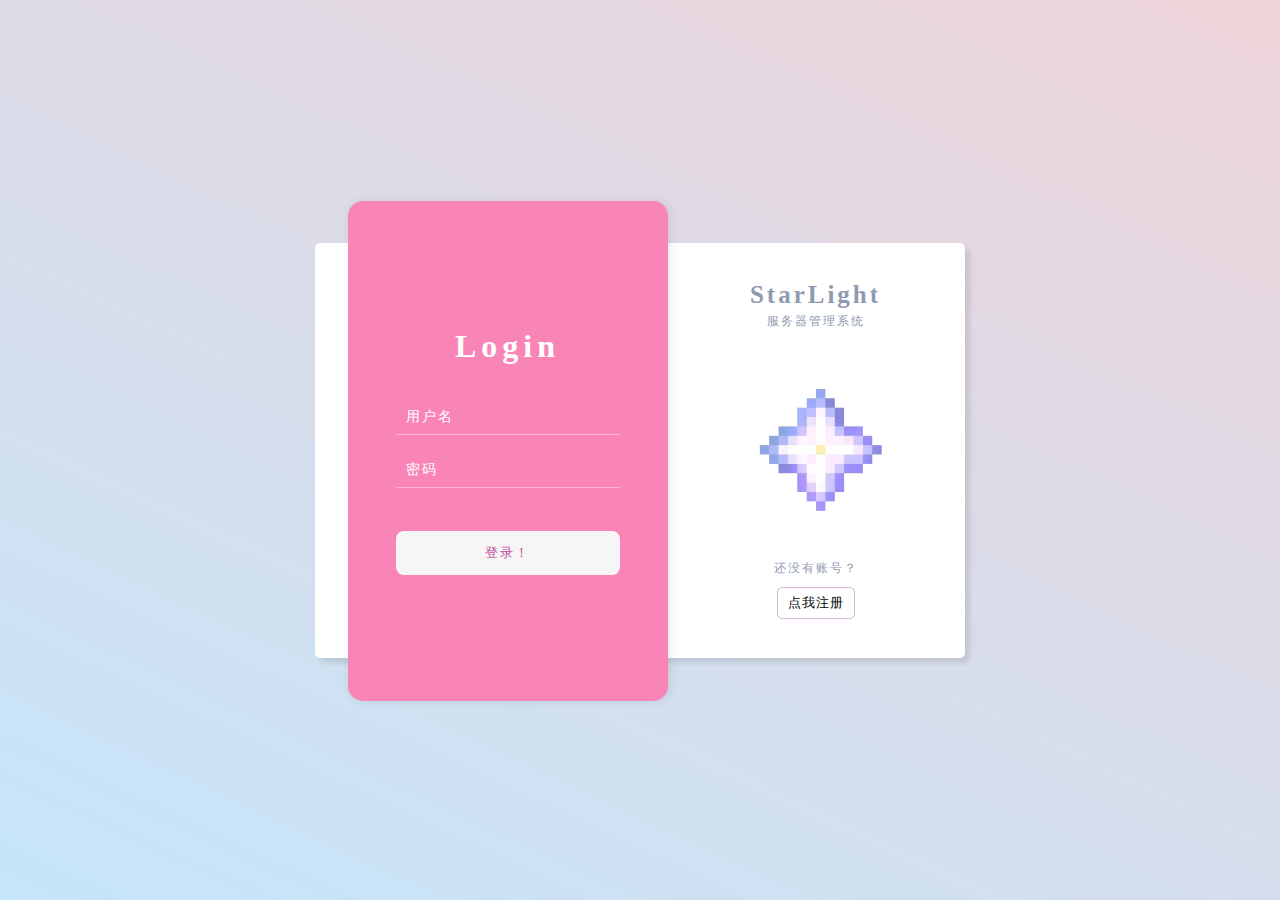
==== index.html @ 8dd41f7c "完成登录界面动画效果" ====
<!DOCTYPE html>
<!--suppress HtmlFormInputWithoutLabel -->
<html lang="zh">
<head>
    <meta charset="UTF-8">
    <meta http-equiv="content-type" content="text/html; charset=UTF-8">
    <meta name="viewport" content="width=device-width, initial-scale=1, maximum-scale=1, user-scalable=no">

    <title>StarLight 管理页</title>

    <link rel="stylesheet" href="./css/login-page.css">

    <script type="text/javascript" src="./js/login.js"></script>

</head>
<body>
    <div class="container">
        <div class="main-box">
            <!-- 注册框，仅允许受邀请的用户注册 -->
            <div class="register-box hidden">
                <h1>Register</h1>
                <input type="text" placeholder="用户名">
                <input type="password" placeholder="密码">
                <input type="password" placeholder="确认密码">
                <input type="text" placeholder="邀请码">
                <button>注册！</button>
            </div>

            <!-- 登录框，用于登录 -->
            <div class="login-box">
                <h1>Login</h1>
                <input type="text" placeholder="用户名">
                <input type="password" placeholder="密码">
                <button>登录！</button>
            </div>
        </div>

        <div id="login-guide" class="con-box hidden left">
            <h2>StarLight</h2>
            <p>服务器管理系统</p>
            <img src="./img/reg.webp" alt="StarLight">
            <p>已经有账号了？</p>
            <button id="login">点我登录</button>
        </div>

        <div id="reg-guide" class="con-box right">
            <h2>StarLight</h2>
            <p>服务器管理系统</p>
            <img src="./img/logo.webp" alt="StarLight">
            <p>还没有账号？</p>
            <button id="register">点我注册</button>
        </div>
    </div>


</body>
</html>
---- css/login-page.css ----
*{
    margin: 0;
    padding: 0;
}

body{
    height: 100vh;
    display: flex;
    justify-content: center;
    align-items: center;
    background: linear-gradient(205deg, #eed4d9, #c5e5fa);
}

.container{
    background-color: #FFF;
    width: 650px;
    height: 415px;
    border-radius: 5px;
    box-shadow: 5px 5px 5px rgba(0, 0, 0, 0.1);
    position: relative;
}

.main-box{
    position: absolute;
    top: -10%;
    left: 5%;
    background-color: #f885b5;
    width: 320px;
    height: 500px;
    border-radius: 15px;
    box-shadow: 2px 0 10px rgba(0, 0, 0, 0.1);
    display: flex;
    justify-content: center;
    align-items: center;
    z-index: 2;
    transition: 0.3s ease-in-out;
}

.register-box, .login-box{
    display: flex;
    flex-direction: column;
    align-items: center;
    width: 100%;
}

.hidden{
    display: none !important;
}

.con-box{
    width: 50%;
    display: flex;
    flex-direction: column;
    justify-content: center;
    align-items: center;
    position: absolute;
    top: 50%;
    transform: translateY(-50%);
}

.con-box.left{
    left: -2%;
}

.con-box.right{
    right: -2%;
}

.con-box h2{
    color: #8E9AAF;
    font-size: 25px;
    font-weight: bold;
    letter-spacing: 3px;
    text-align: center;
    margin-bottom: 4px;
}

.con-box p{
    font-size: 12px;
    letter-spacing: 2px;
    color: #8E9AAF;
    text-align: center;
}

.con-box img{
    width: 150px;
    height: 150px;
    opacity: 0.9;
    margin: 40px 0;
}

.con-box button{
    margin-top: 3%;
    background-color: #FFF;
    border: 1px solid #D3B7D8;
    padding: 6px 10px;
    border-radius: 5px;
    letter-spacing: 1px;
    outline: none;
    cursor: pointer;
    transition: 0.3s ease-in-out;
}

.con-box button:hover{
    background-color: #D3B7D8;
}

h1{
    text-align: center;
    margin-bottom: 25px;
    color: #FFF;
    letter-spacing: 5px;
}

input{
    background-color: transparent;
    width: 70%;
    color: #FFF;
    border: none;
    border-bottom: 1px solid rgba(255, 255, 255, 0.4);
    padding: 10px 0;
    text-indent: 10px;
    margin: 8px 0;
    font-size: 14px;
    letter-spacing: 2px;
}

input::placeholder{
    color: #FFF;
}

input:focus{
    color:  #A262AD;
    outline: none;
    border-bottom: 1px solid rgba(162, 98, 173, 0.5);
    transition: 0.2s ease-in;
}

input:focus::placeholder{
    opacity: 0;
}

.main-box button{
    width: 70%;
    margin-top: 35px;
    background-color: #F6F6F6;
    outline: none;
    border-radius: 8px;
    padding: 13px;
    color: #c04da0;
    letter-spacing: 2px;
    border: none;
    cursor: pointer;
    transition: 0.3s ease-out;
}

.main-box button:hover{
    box-shadow: 3px 3px 2px rgba(0, 0, 0, 0.1);
    background-color: #ff3184;
    color: #F6F6F6;
}
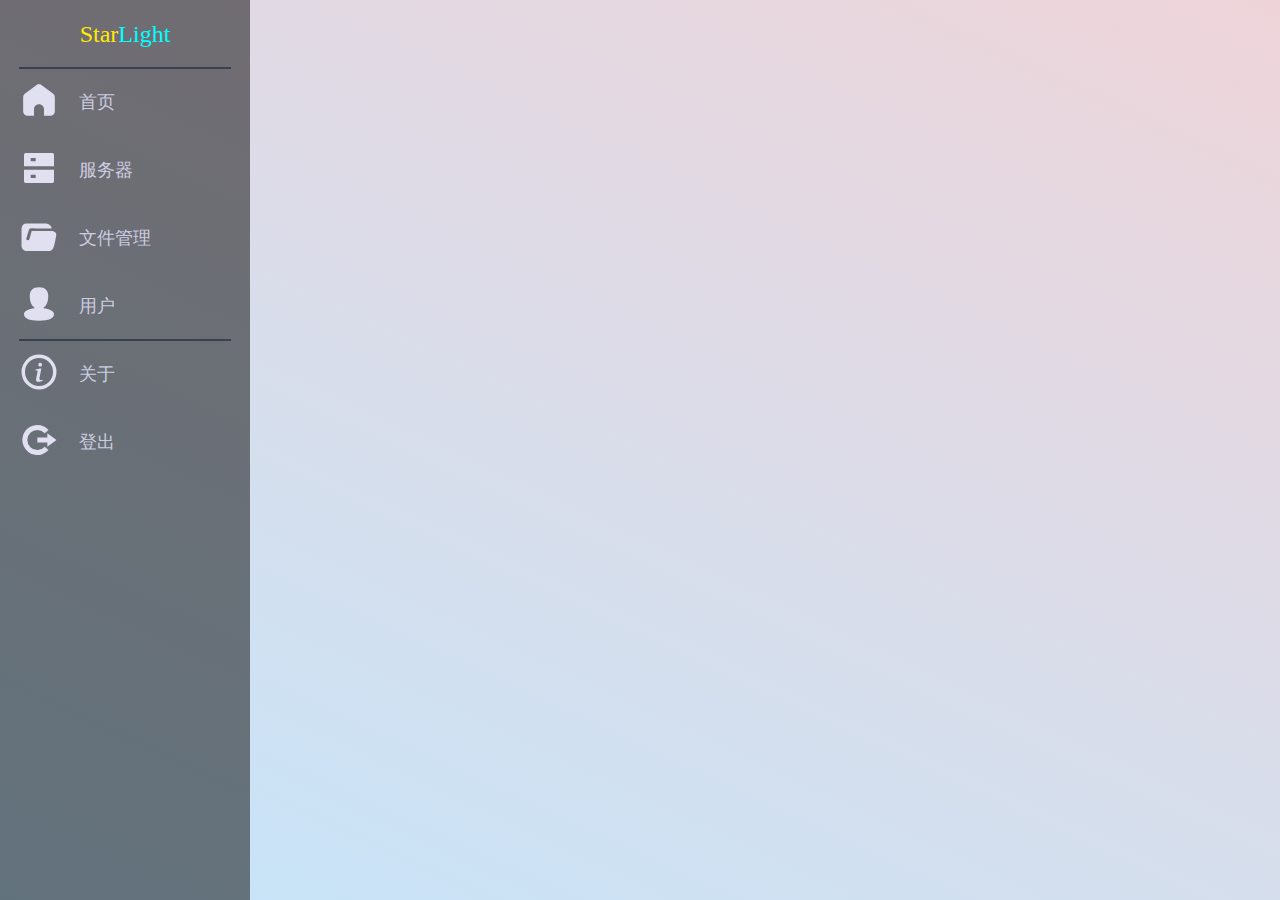
==== commit 139f43b6: "完成主界面侧边栏显示" ====
--- a/index.html
+++ b/index.html
@@ -1,57 +1,23 @@
 <!DOCTYPE html>
-<!--suppress HtmlFormInputWithoutLabel -->
 <html lang="zh">
 <head>
     <meta charset="UTF-8">
     <meta http-equiv="content-type" content="text/html; charset=UTF-8">
     <meta name="viewport" content="width=device-width, initial-scale=1, maximum-scale=1, user-scalable=no">
 
-    <title>StarLight 管理页</title>
+    <link rel="stylesheet" href="./css/main-style.css">
+    <title>StarLight - DSM</title>
+</head>
 
-    <link rel="stylesheet" href="./css/login-page.css">
-
-    <script type="text/javascript" src="./js/login.js"></script>
-
-</head>
 <body>
-    <div class="container">
-        <div class="main-box">
-            <!-- 注册框，仅允许受邀请的用户注册 -->
-            <div class="register-box hidden">
-                <h1>Register</h1>
-                <input type="text" placeholder="用户名">
-                <input type="password" placeholder="密码">
-                <input type="password" placeholder="确认密码">
-                <input type="text" placeholder="邀请码">
-                <button>注册！</button>
-            </div>
-
-            <!-- 登录框，用于登录 -->
-            <div class="login-box">
-                <h1>Login</h1>
-                <input type="text" placeholder="用户名">
-                <input type="password" placeholder="密码">
-                <button>登录！</button>
-            </div>
-        </div>
-
-        <div id="login-guide" class="con-box hidden left">
-            <h2>StarLight</h2>
-            <p>服务器管理系统</p>
-            <img src="./img/reg.webp" alt="StarLight">
-            <p>已经有账号了？</p>
-            <button id="login">点我登录</button>
-        </div>
-
-        <div id="reg-guide" class="con-box right">
-            <h2>StarLight</h2>
-            <p>服务器管理系统</p>
-            <img src="./img/logo.webp" alt="StarLight">
-            <p>还没有账号？</p>
-            <button id="register">点我注册</button>
-        </div>
+    <div class="shell">
+        <a href="#" class="box logo-box"><i><img src="./img/svg/List.svg" alt="List"></i><span style="color: #ffea00">Star</span><span style="color: aqua">Light</span></a>
+        <a href="#" class="box"><i><img src="./img/svg/Home.svg" alt="Home"></i><span>首页</span></a>
+        <a href="#" class="box"><i><img src="./img/svg/Server.svg" alt="Server"></i><span>服务器</span></a>
+        <a href="#" class="box"><i><img src="./img/svg/Files.svg" alt="Files"></i><span>文件管理</span></a>
+        <a href="#" class="box"><i><img src="./img/svg/User.svg" alt="User"></i><span>用户</span></a>
+        <a href="#" class="box"><i><img src="./img/svg/About.svg" alt="About"></i><span>关于</span></a>
+        <a href="#" class="box"><i><img src="./img/svg/Logout.svg" alt="Logout"></i><span>登出</span></a>
     </div>
-
-
 </body>
 </html>--- a/css/main-style.css
+++ b/css/main-style.css
@@ -0,0 +1,122 @@
+*{
+    margin: 0;
+    padding: 0;
+}
+
+body{
+    height: 100vh;
+    display: flex;
+
+    background: linear-gradient(205deg, #eed4d9, #c5e5fa);
+    align-items: center;
+}
+
+.shell{
+    width: 6%;
+    min-width: 45px;
+    max-width: 70px;
+    height: 100%;
+    display: flex;
+    justify-content: left;
+    align-items: center;
+    flex-direction: column;
+    background: rgba(0, 0, 0, 0.5);
+    transition: 0.3s ease-in-out;
+    overflow: hidden;
+}
+
+.shell:hover{
+    width: 20%;
+    min-width: 200px;
+    max-width: 250px;
+}
+
+.shell:hover span{
+    opacity: 1;
+}
+
+.box{
+    display: flex;
+    height: 8%;
+    max-height: 50px;
+    width: 85%;
+    margin: 9px;
+    border-radius: 5px;
+    position: relative;
+    transition: 0.3s;
+    color: rgb(205, 205, 225);
+    text-decoration: none;
+    flex-direction: column;
+    align-items: center;
+}
+
+.shell:hover .box{
+    flex-direction: unset;
+}
+
+.shell:hover .box span{
+    transition: 0.3s ease-in;
+}
+
+.shell:hover .logo-box img{
+    display: none;
+}
+
+.box img{
+    width: 40px;
+    height: 40px;
+    transition: 0.3s ease-out;
+}
+
+.box:hover{
+    background-color: rgb(46, 50, 58);
+    color: #FFF;
+    transition: 0.2s ease-in-out;
+}
+
+.box:hover img{
+    margin-left: 10px;
+}
+
+.box:nth-child(1)::before,
+.box:nth-child(5)::before{
+    content: '';
+    display: block;
+    width: 100%;
+    height: 2px;
+    background-color: rgb(55, 65, 81);
+    position: absolute;
+    bottom: -10px;
+}
+
+.box span{
+    position: relative;
+    left: 20px;
+    opacity: 0;
+    font-size: 18px;
+}
+
+.logo-box{
+    align-items: center;
+    cursor: default;
+    display: flex;
+    justify-content: center;
+}
+
+.logo-box span{
+    display: flex;
+    position: relative;
+    font-size: 24px;
+    top: 0;
+    left: 0;
+    justify-content: center;
+}
+
+.logo-box img{
+    position: relative;
+    top: 30px
+}
+
+.logo-box:hover{
+    background-color: rgba(0, 0, 0, 0);
+}
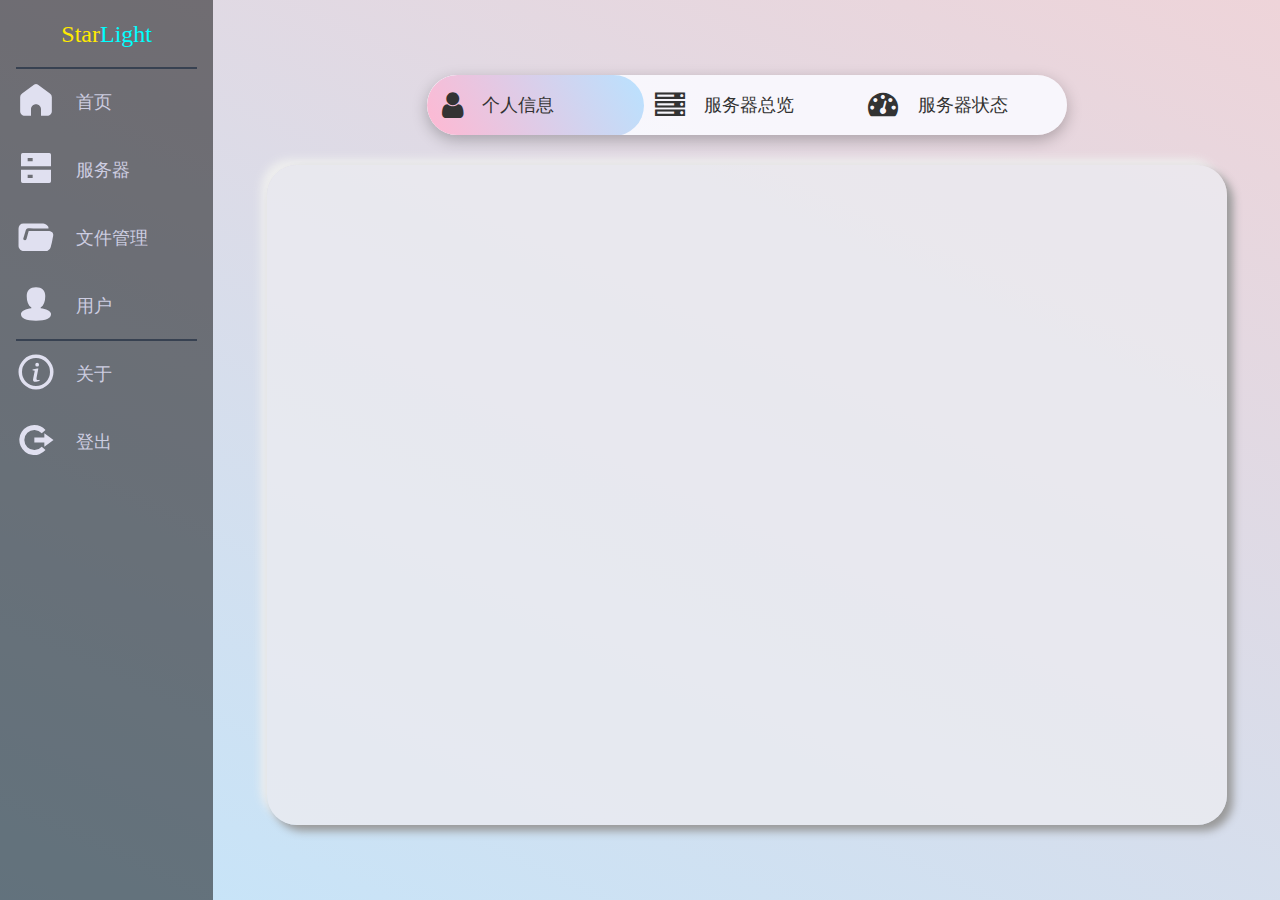
==== commit 80213805: "主页面完善" ====
--- a/index.html
+++ b/index.html
@@ -1,4 +1,5 @@
 <!DOCTYPE html>
+<!--suppress HtmlFormInputWithoutLabel -->
 <html lang="zh">
 <head>
     <meta charset="UTF-8">
@@ -6,18 +7,78 @@
     <meta name="viewport" content="width=device-width, initial-scale=1, maximum-scale=1, user-scalable=no">
 
     <link rel="stylesheet" href="./css/main-style.css">
+    <link href="https://cdn.bootcdn.net/ajax/libs/font-awesome/4.7.0/css/font-awesome.css" rel="stylesheet">
     <title>StarLight - DSM</title>
+
+    <script type="text/javascript" src="./js/main.js"></script>
 </head>
 
 <body>
-    <div class="shell">
-        <a href="#" class="box logo-box"><i><img src="./img/svg/List.svg" alt="List"></i><span style="color: #ffea00">Star</span><span style="color: aqua">Light</span></a>
-        <a href="#" class="box"><i><img src="./img/svg/Home.svg" alt="Home"></i><span>首页</span></a>
-        <a href="#" class="box"><i><img src="./img/svg/Server.svg" alt="Server"></i><span>服务器</span></a>
-        <a href="#" class="box"><i><img src="./img/svg/Files.svg" alt="Files"></i><span>文件管理</span></a>
-        <a href="#" class="box"><i><img src="./img/svg/User.svg" alt="User"></i><span>用户</span></a>
-        <a href="#" class="box"><i><img src="./img/svg/About.svg" alt="About"></i><span>关于</span></a>
-        <a href="#" class="box"><i><img src="./img/svg/Logout.svg" alt="Logout"></i><span>登出</span></a>
+    <div class="main-container">
+        <div class="shell">
+            <a href="#" class="box logo-box"><i><img src="./img/svg/List.svg" alt="List"></i><span style="color: #ffea00">Star</span><span style="color: aqua">Light</span></a>
+            <a href="#" class="box" id="home-btn"><i><img src="./img/svg/Home.svg" alt="Home"></i><span>首页</span></a>
+            <a href="#" class="box" id="server-btn"><i><img src="./img/svg/Server.svg" alt="Server"></i><span>服务器</span></a>
+            <a href="#" class="box" id="files-btn"><i><img src="./img/svg/Files.svg" alt="Files"></i><span>文件管理</span></a>
+            <a href="#" class="box" id="user-btn"><i><img src="./img/svg/User.svg" alt="User"></i><span>用户</span></a>
+            <a href="#" class="box" id="about-btn"><i><img src="./img/svg/About.svg" alt="About"></i><span>关于</span></a>
+            <a href="#" class="box" id="logout-btn"><i><img src="./img/svg/Logout.svg" alt="Logout"></i><span>登出</span></a>
+        </div>
+
+        <div class="main-box">
+            <div class="navigation-bar noselect" id="home-navigation-bar">
+                <nav>
+                    <label for="personal-data" class="personal-data top-btn">
+                        <a href="#">
+                            <i class="fa fa-user" aria-hidden="true"></i>
+                           <span class="only-large">个人信息</span>
+                        </a>
+                    </label>
+
+                    <label for="server-monitor" class="server-monitor top-btn">
+                        <a href="#">
+                            <i class="fa fa-server" aria-hidden="true"></i>
+                            <span class="only-large">服务器总览</span>
+                        </a>
+                    </label>
+
+                    <label for="server-status-monitor" class="server-status-monitor top-btn">
+                        <a href="#">
+                            <i class="fa fa-tachometer" aria-hidden="true" style="top: 3px"></i>
+                            <span class="only-large">服务器状态</span>
+                        </a>
+                    </label>
+
+                    <div class="tab" id="top-tab"></div>
+                </nav>
+            </div>
+
+            <div class="search" id="search-container" style="display: none">
+                <input type="checkbox" id="checkbox">
+                <label for="checkbox" id="search-btn"></label>
+                <input type="text" class="search-input" id="search-input">
+                <div class="fonts noselect">
+                    <span style="--i:1">S</span>
+                    <span style="--i:2">e</span>
+                    <span style="--i:3">a</span>
+                    <span style="--i:4">r</span>
+                    <span style="--i:5">c</span>
+                    <span style="--i:6">h</span>
+                    <span style="--i:7">.</span>
+                    <span style="--i:8">.</span>
+                    <span style="--i:9">.</span>
+                    <span style="--i:10">.</span>
+                    <span style="--i:11">.</span>
+                    <span style="--i:12">.</span>
+                </div>
+            </div>
+
+            <div class="display-frame" id="main-frame">
+                <div id="main-frame-container">
+
+                </div>
+            </div>
+        </div>
     </div>
 </body>
 </html>--- a/css/main-style.css
+++ b/css/main-style.css
@@ -6,11 +6,134 @@
 body{
     height: 100vh;
     display: flex;
-
-    background: linear-gradient(205deg, #eed4d9, #c5e5fa);
-    align-items: center;
-}
-
+    background: linear-gradient(205deg, #eed4d9, #c5e5fa) no-repeat fixed;
+    align-items: center;
+}
+
+.noselect{
+    -webkit-user-select:none;
+    -moz-user-select:none;
+    -ms-user-select:none;
+    user-select:none;
+}
+
+.hidden{
+    display: none !important;
+}
+
+
+/* 主容器样式 */
+.main-container{
+    height: 100%;
+    width: 100%;
+    display: flex;
+    flex-direction: row;
+}
+
+#main-frame-container{
+    height: 100%;
+    width: 100%;
+    display: flex;
+    justify-content: flex-start;
+    flex-direction: column;
+    align-items: center;
+}
+
+.main-box{
+    width: 100%;
+    height: 100%;
+    overflow: visible;
+    display: flex;
+    justify-content: center;
+    align-items: center;
+    flex-direction: column;
+}
+
+@font-face {
+    font-family: 新黑体;
+    src: url("../font/SLFont.ttf");
+}
+
+@media screen and (max-width: 600px){
+    .only-large{
+        display: none;
+    }
+}
+
+/* 导航栏样式 */
+.navigation-bar{
+    width: 60%;
+    max-width: 800px;
+    min-width: 500px;
+    height: 60px;
+    line-height: 60px;
+    background-color: rgba(250, 250, 255, 0.9);
+    box-shadow: 0 5px 15px rgba(0, 0, 0, 0.25);
+    margin-bottom: 30px;
+    border-radius: 50px;
+    overflow: hidden;
+    transition: all 0.3s ease-in;
+}
+
+.navigation-bar nav{
+    display: flex;
+    position: relative;
+}
+
+.navigation-bar nav label{
+    flex: 1;
+    width: 100%;
+    position: relative;
+    z-index: 1;
+    cursor: pointer;
+}
+
+.navigation-bar nav label a{
+    position: relative;
+    z-index: -1;
+    color: #333;
+    font-size: 18px;
+    font-weight: 500;
+    text-decoration: none;
+}
+
+.navigation-bar nav label i{
+    font-size: 30px;
+    margin-left: 10px;
+    margin-right: 20px;
+    position: relative;
+    top: 5px;
+    left: 5px;
+}
+
+@media screen and (max-width: 600px){
+    .navigation-bar{
+        min-width: 200px;
+    }
+
+    .navigation-bar nav label{
+        display: flex;
+        justify-content: center;
+        text-align: center;
+    }
+}
+
+.navigation-bar nav input{
+    display: none;
+}
+
+.navigation-bar nav .tab{
+    position: absolute;
+    height: 100%;
+    width: 34%;
+    left: 0;
+    bottom: 0;
+    background: linear-gradient(60deg, #ffb8d2, #b9e2ff);
+    border-radius: 50px;
+    transition: 0.6s cubic-bezier(0.68, -0.55, 0.265, 1.55);
+}
+
+/* 侧边栏样式 */
 .shell{
     width: 6%;
     min-width: 45px;
@@ -23,6 +146,7 @@
     background: rgba(0, 0, 0, 0.5);
     transition: 0.3s ease-in-out;
     overflow: hidden;
+    z-index: 20;
 }
 
 .shell:hover{
@@ -120,3 +244,142 @@
 .logo-box:hover{
     background-color: rgba(0, 0, 0, 0);
 }
+
+#logout-btn:hover{
+    background-color: #a91d1d;
+}
+
+/* 显示框样式 */
+.display-frame{
+    width: 90%;
+    height: 70%;
+    background-color: rgba(235, 235, 240, 0.8);
+    border-radius: 30px;
+    box-shadow: 6px 6px 8px #999, -6px -6px 8px #eee;
+    display: flex;
+    padding-top: 30px;
+    justify-content: center;
+    align-items: center;
+    font-family: 新黑体, serif;
+    font-weight: lighter;
+}
+
+.display-frame p{
+    font-size: 20px;
+}
+
+.about-box{
+    width: 95%;
+    height: 100%;
+    display: flex;
+}
+
+/* 搜索栏样式 */
+.search{
+    position: relative;
+    top: -20px;
+    margin-bottom: 20px;
+}
+
+.search-input{
+    color: #EAEEF0;
+    padding: 10px;
+    width: 50px;
+    height: 50px;
+    background: none;
+    border: 4px solid #000;
+    border-radius: 10px;
+    box-sizing: border-box;
+    font: 400 26px "Comic Sans MS";
+    outline: none;
+    transition: 0.5s ease;
+}
+
+#checkbox{
+    display: none;
+}
+
+[for=checkbox]{
+    display: block;
+    width: 40px;
+    height: 40px;
+    border-radius: 20px;
+    position: absolute;
+    right: 0;
+    margin: 5px 4px 5px 6px;
+    transition: 0.4s ease;
+    background-image: url("../img/svg/Search.svg");
+    background-size:cover;
+    background-repeat: no-repeat;
+}
+
+#checkbox:checked~label{
+    border-radius: 10px;
+    background-image: url("../img/svg/Close.svg");
+    margin: 0 -5px;
+    border: 4px solid #000;
+}
+
+#checkbox:checked~input{
+    width: 400px;
+    border-radius: 10px;
+    margin-right: 60px;
+    background-color: #272133;
+    font: 400 16px "Comic Sans MS";
+    color: #EAEEF0;
+}
+
+.fonts{
+    position: absolute;
+    top: -80px;
+    left: 10px;
+    color: #EAEEF0;
+    letter-spacing: 5px;
+    font: 400 26px "Comic Sans MS";
+    display: flex;
+}
+
+.fonts span{
+    color: #000;
+    transition: 0.3s;
+    opacity: 0;
+}
+
+#checkbox:checked ~.fonts span{
+    transition: calc(var(--i)*0.1s) 0.3s;
+    transform: translateY(40px);
+    opacity: 1;
+}
+
+@media screen and (max-width: 600px){
+    .search-input{
+        width: 35px;
+        height: 35px;
+    }
+
+    [for=checkbox]{
+        width: 25px;
+        height: 25px;
+    }
+    #checkbox:checked~input{
+        width: 200px;
+        margin-right: 40px;
+    }
+
+    .fonts{
+        top: -40px;
+        font: 400 18px "Comic Sans MS";
+    }
+
+    #checkbox:checked ~.fonts span{
+        transform: translateY(15px);
+    }
+
+}
+
+@media screen and (min-width: 1300px){
+    #checkbox:checked~input{
+        width: 1000px;
+        margin-right: 60px;
+    }
+}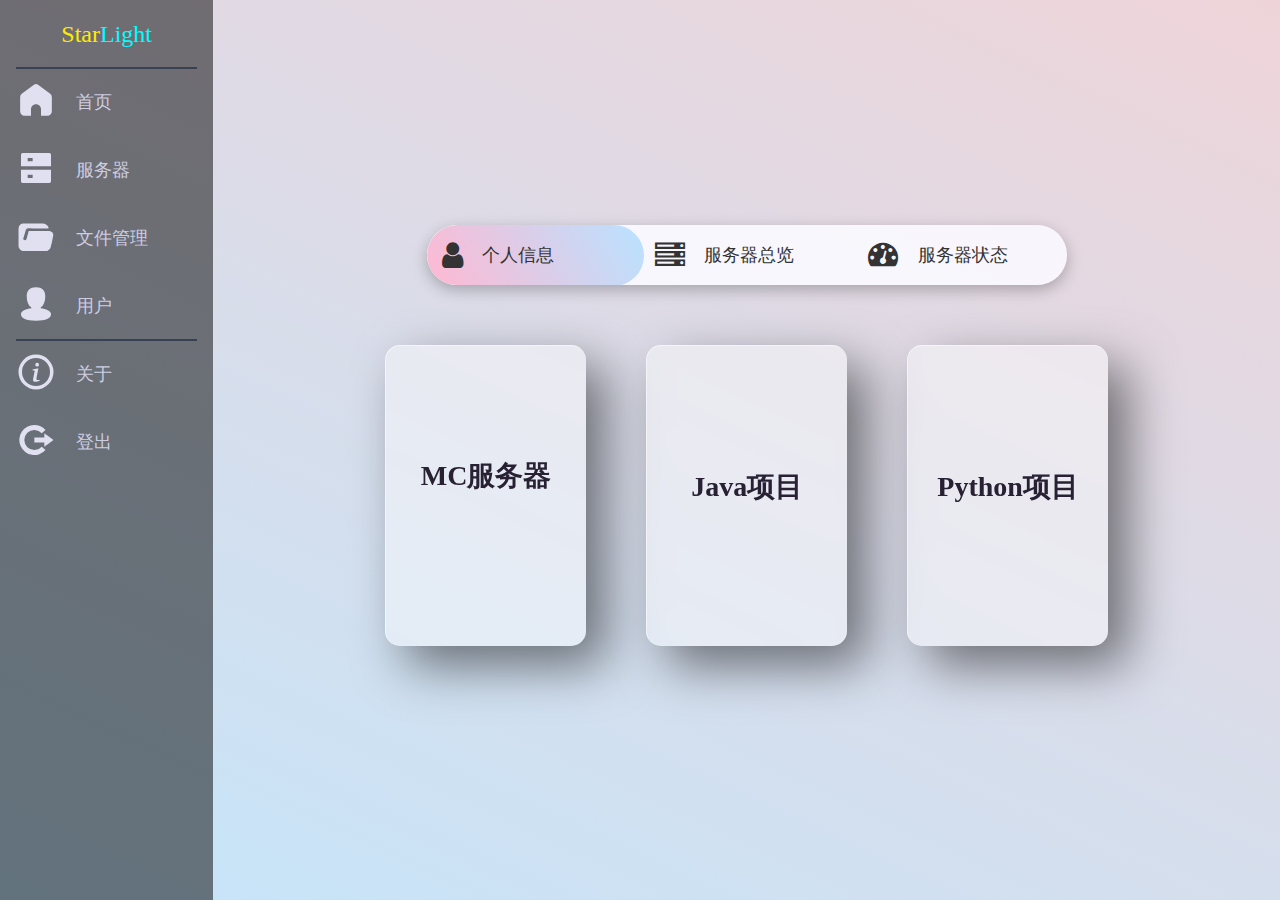
==== commit 69a223ed: "服务器卡片添加" ====
--- a/index.html
+++ b/index.html
@@ -7,10 +7,12 @@
     <meta name="viewport" content="width=device-width, initial-scale=1, maximum-scale=1, user-scalable=no">
 
     <link rel="stylesheet" href="./css/main-style.css">
-    <link href="https://cdn.bootcdn.net/ajax/libs/font-awesome/4.7.0/css/font-awesome.css" rel="stylesheet">
+    <link rel="stylesheet" href="https://cdn.bootcdn.net/ajax/libs/font-awesome/4.7.0/css/font-awesome.css">
+    <link rel="stylesheet" href="https://fonts.googleapis.com/css?family=Poppins:200,300,400,500,600,700,800,900&display=swap">
     <title>StarLight - DSM</title>
 
     <script type="text/javascript" src="./js/main.js"></script>
+    <script src="https://cdn.bootcdn.net/ajax/libs/vanilla-tilt/1.7.2/vanilla-tilt.babel.min.js"></script>
 </head>
 
 <body>
@@ -26,6 +28,7 @@
         </div>
 
         <div class="main-box">
+            <!-- 顶端导航栏，用于主界面切换不同显示页面 -->
             <div class="navigation-bar noselect" id="home-navigation-bar">
                 <nav>
                     <label for="personal-data" class="personal-data top-btn">
@@ -53,6 +56,7 @@
                 </nav>
             </div>
 
+            <!-- 顶端搜索栏，用于查询服务器 -->
             <div class="search" id="search-container" style="display: none">
                 <input type="checkbox" id="checkbox">
                 <label for="checkbox" id="search-btn"></label>
@@ -73,7 +77,39 @@
                 </div>
             </div>
 
-            <div class="display-frame" id="main-frame">
+            <!-- 服务端显示栏，用于展示不同的子服务端 -->
+            <div class="server-container" id="server-cards-container">
+                <div class="card">
+                    <div class="card-content">
+                        <h3>MC服务器</h3>
+                        <div class="card-text">
+                            <p>包含所有的Minecraft服务器</p>
+                            <a href="#">查看</a>
+                        </div>
+                    </div>
+                </div>
+                <div class="card">
+                    <div class="card-content">
+                        <h3>Java项目</h3>
+                        <div class="card-text">
+                            <p>个人的Java小项目!</p>
+                            <a href="#">查看</a>
+                        </div>
+                    </div>
+                </div>
+                <div class="card">
+                    <div class="card-content">
+                        <h3>Python项目</h3>
+                        <div class="card-text">
+                            <p>还在测试的小项目</p>
+                            <a href="#">查看</a>
+                        </div>
+                    </div>
+                </div>
+            </div>
+
+            <!-- 主显示框，用于展示主体内容 -->
+            <div class="display-frame hidden" id="main-frame">
                 <div id="main-frame-container">
 
                 </div>
--- a/css/main-style.css
+++ b/css/main-style.css
@@ -382,4 +382,78 @@
         width: 1000px;
         margin-right: 60px;
     }
+}
+
+/* 服务器展示卡片 */
+.server-container{
+    position: relative;
+    display: flex;
+    justify-content: center;
+    align-items: center;
+    flex-wrap: wrap;
+    z-index: 1;
+}
+
+.server-container .card{
+    position: relative;
+    width: 200px;
+    height: 300px;
+    background-color: rgba(255, 255, 255, 0.4);
+    margin: 30px;
+    border-radius: 15px;
+    box-shadow: 20px 20px 50px rgba(0, 0, 0, 0.5);
+    overflow: hidden;
+    display: flex;
+    justify-content: center;
+    align-items: center;
+    border-top: 1px solid rgba(255, 255, 255, 0.5);
+    border-left: 1px solid rgba(255, 255, 255, 0.5);
+    backdrop-filter: blur(5px);
+}
+
+.server-container .card .card-content{
+    padding: 20px;
+    text-align: center;
+
+}
+.server-container .card .card-content .card-text{
+    transform: translateY(100px);
+    opacity: 0;
+    transition: 0.5s;
+}
+
+.server-container .card:hover .card-content .card-text{
+    transform: translateY(0);
+    opacity: 1;
+}
+
+.server-container .card .card-content h3{
+    transform: translateY(40px);
+    font-size: 28px;
+    color: #272133;
+    transition: 0.5s;
+}
+
+.server-container .card:hover .card-content h3{
+    transform: translateY(0);
+}
+
+.server-container .card .card-content p{
+    font-size: 16px;
+    color: #272133;
+    font-weight: 300;
+    margin: 10px 0 15px 0;
+}
+
+.server-container .card .card-content a{
+    position: relative;
+    display: inline-block;
+    padding: 8px 20px;
+    margin-top: 15px;
+    background-color: #FFFFFF;
+    color: #272133;
+    text-decoration: none;
+    border-radius: 20px;
+    font-weight: 500;
+    box-shadow: 0 5px 15px rgba(0, 0, 0, 0.2);
 }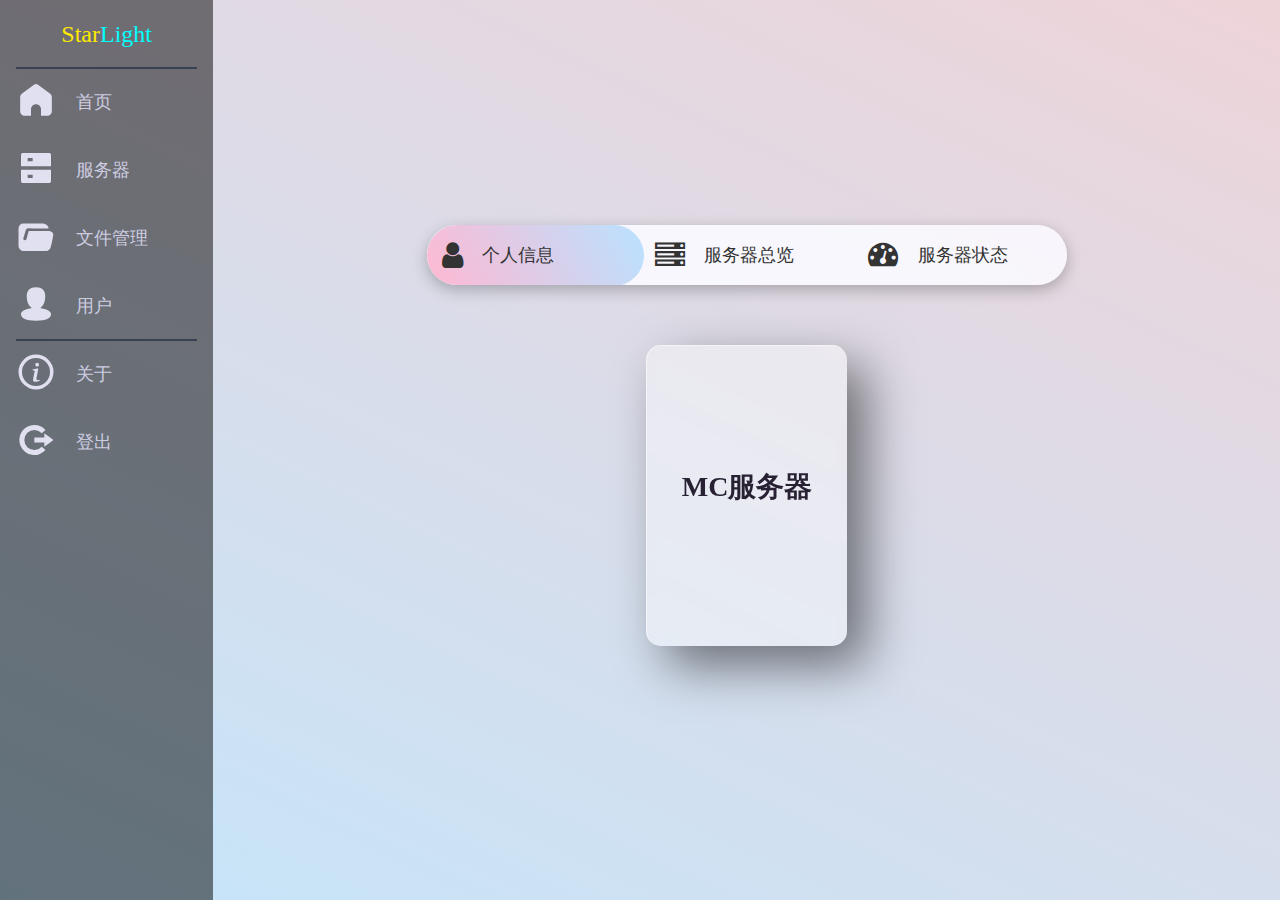
==== commit b8b57c94: "重置js" ====
--- a/index.html
+++ b/index.html
@@ -11,7 +11,12 @@
     <link rel="stylesheet" href="https://fonts.googleapis.com/css?family=Poppins:200,300,400,500,600,700,800,900&display=swap">
     <title>StarLight - DSM</title>
 
+    <script type="text/javascript" src="./js/animation/fade.js"></script>
+    <script type="text/javascript" src="./js/utils/string-plus.js"></script>
+    <script type="text/javascript" src="./js/const/const.js"></script>
+    <script type="text/javascript" src="./js/api/display/server.js"></script>
     <script type="text/javascript" src="./js/main.js"></script>
+
     <script src="https://cdn.bootcdn.net/ajax/libs/vanilla-tilt/1.7.2/vanilla-tilt.babel.min.js"></script>
 </head>
 
@@ -31,21 +36,21 @@
             <!-- 顶端导航栏，用于主界面切换不同显示页面 -->
             <div class="navigation-bar noselect" id="home-navigation-bar">
                 <nav>
-                    <label for="personal-data" class="personal-data top-btn">
+                    <label class="personal-data top-btn">
                         <a href="#">
                             <i class="fa fa-user" aria-hidden="true"></i>
                            <span class="only-large">个人信息</span>
                         </a>
                     </label>
 
-                    <label for="server-monitor" class="server-monitor top-btn">
+                    <label class="server-monitor top-btn">
                         <a href="#">
                             <i class="fa fa-server" aria-hidden="true"></i>
                             <span class="only-large">服务器总览</span>
                         </a>
                     </label>
 
-                    <label for="server-status-monitor" class="server-status-monitor top-btn">
+                    <label class="server-status-monitor top-btn">
                         <a href="#">
                             <i class="fa fa-tachometer" aria-hidden="true" style="top: 3px"></i>
                             <span class="only-large">服务器状态</span>
@@ -79,33 +84,6 @@
 
             <!-- 服务端显示栏，用于展示不同的子服务端 -->
             <div class="server-container" id="server-cards-container">
-                <div class="card">
-                    <div class="card-content">
-                        <h3>MC服务器</h3>
-                        <div class="card-text">
-                            <p>包含所有的Minecraft服务器</p>
-                            <a href="#">查看</a>
-                        </div>
-                    </div>
-                </div>
-                <div class="card">
-                    <div class="card-content">
-                        <h3>Java项目</h3>
-                        <div class="card-text">
-                            <p>个人的Java小项目!</p>
-                            <a href="#">查看</a>
-                        </div>
-                    </div>
-                </div>
-                <div class="card">
-                    <div class="card-content">
-                        <h3>Python项目</h3>
-                        <div class="card-text">
-                            <p>还在测试的小项目</p>
-                            <a href="#">查看</a>
-                        </div>
-                    </div>
-                </div>
             </div>
 
             <!-- 主显示框，用于展示主体内容 -->
--- a/css/main-style.css
+++ b/css/main-style.css
@@ -456,4 +456,10 @@
     border-radius: 20px;
     font-weight: 500;
     box-shadow: 0 5px 15px rgba(0, 0, 0, 0.2);
+    cursor: pointer;
+    transition: box-shadow 0.3s ease;
+}
+
+.server-container .card .card-content a:hover{
+    box-shadow: 2px 2px 15px #272133;
 }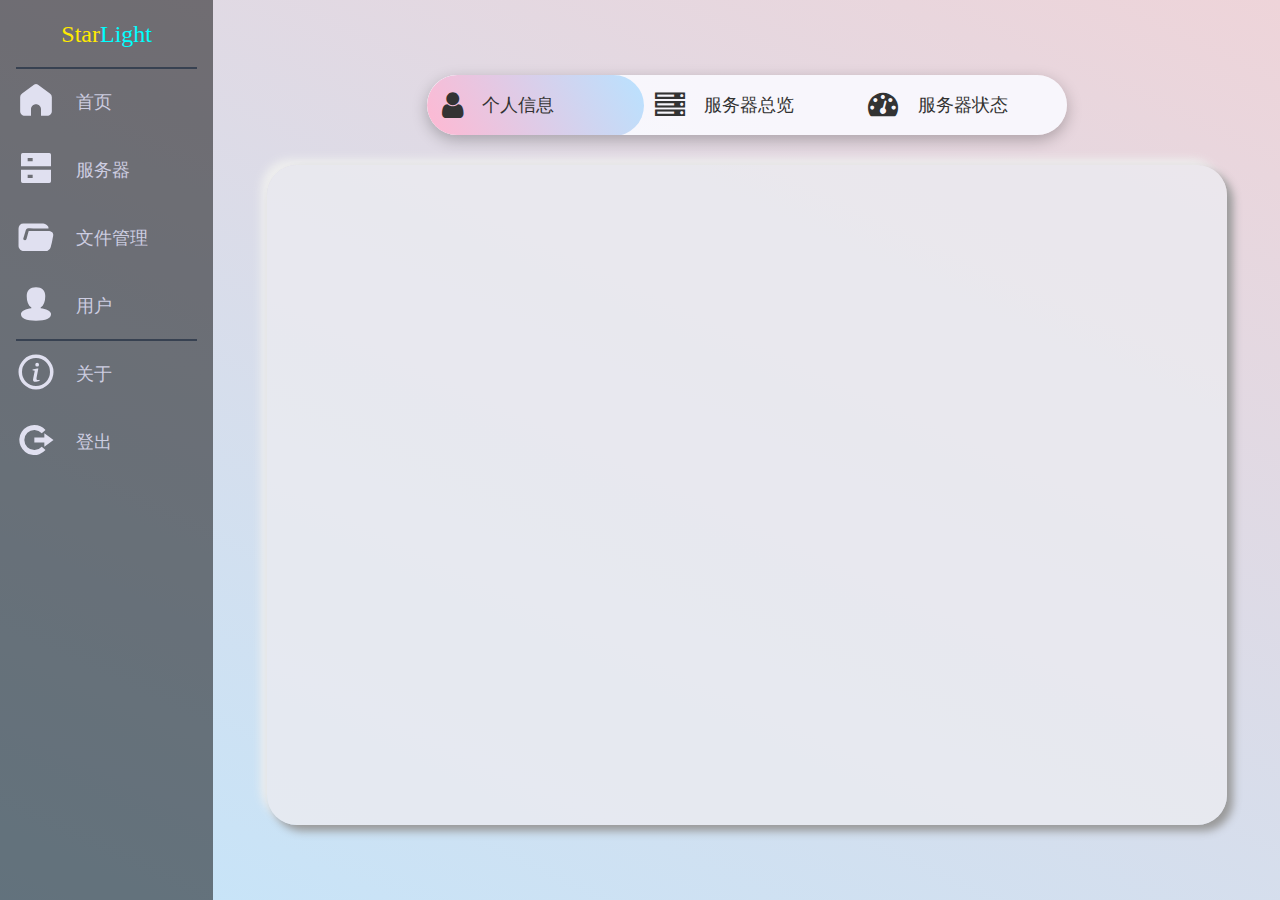
==== commit 9a73e256: "小的细节修改与js的重构" ====
--- a/index.html
+++ b/index.html
@@ -11,10 +11,13 @@
     <link rel="stylesheet" href="https://fonts.googleapis.com/css?family=Poppins:200,300,400,500,600,700,800,900&display=swap">
     <title>StarLight - DSM</title>
 
+    <script type="text/javascript" src="./js/const/constVar.js"></script>
     <script type="text/javascript" src="./js/animation/fade.js"></script>
     <script type="text/javascript" src="./js/utils/string-plus.js"></script>
-    <script type="text/javascript" src="./js/const/const.js"></script>
+    <script type="text/javascript" src="./js/const/enums.js"></script>
+    <script type="text/javascript" src="./js/global/ui.js"></script>
     <script type="text/javascript" src="./js/api/display/server.js"></script>
+    <script type="text/javascript" src="./js/api/request/client-requests.js"></script>
     <script type="text/javascript" src="./js/main.js"></script>
 
     <script src="https://cdn.bootcdn.net/ajax/libs/vanilla-tilt/1.7.2/vanilla-tilt.babel.min.js"></script>
@@ -87,10 +90,23 @@
             </div>
 
             <!-- 主显示框，用于展示主体内容 -->
-            <div class="display-frame hidden" id="main-frame">
+            <div class="display-frame" id="main-frame">
                 <div id="main-frame-container">
+                </div>
+            </div>
 
-                </div>
+            <!-- 加载栏，用于显示加载字样 -->
+            <div class="loader hidden">
+                <span style="--i:1">L</span>
+                <span style="--i:2">o</span>
+                <span style="--i:3">a</span>
+                <span style="--i:4">d</span>
+                <span style="--i:5">i</span>
+                <span style="--i:6">n</span>
+                <span style="--i:7">g</span>
+                <span style="--i:8">.</span>
+                <span style="--i:9">.</span>
+                <span style="--i:10">.</span>
             </div>
         </div>
     </div>
--- a/css/main-style.css
+++ b/css/main-style.css
@@ -58,6 +58,40 @@
     .only-large{
         display: none;
     }
+}
+
+
+/* 加载栏样式 */
+.loader{
+    display: flex;
+    justify-content: center;
+    align-items: center;
+    position: absolute;
+    top: 50%;
+    z-index: 100;
+}
+
+@keyframes loading-animation {
+    0%{
+        transform: scale(0, 0) translateY(0);
+    }
+    10%{
+        transform: scale(0.5, 0.5);
+    }
+    30%{
+        transform: scale(1, 1) translateY(15px);
+    }
+    100%{
+        transform: scale(1, 1);
+    }
+}
+
+.loader span{
+    font-size: 30px;
+    transition: calc(var(--i)*0.1s) 0.3s;
+    animation: loading-animation 1s infinite;
+    animation-delay: calc(var(--i)*0.1s);
+    animation-direction: alternate;
 }
 
 /* 导航栏样式 */
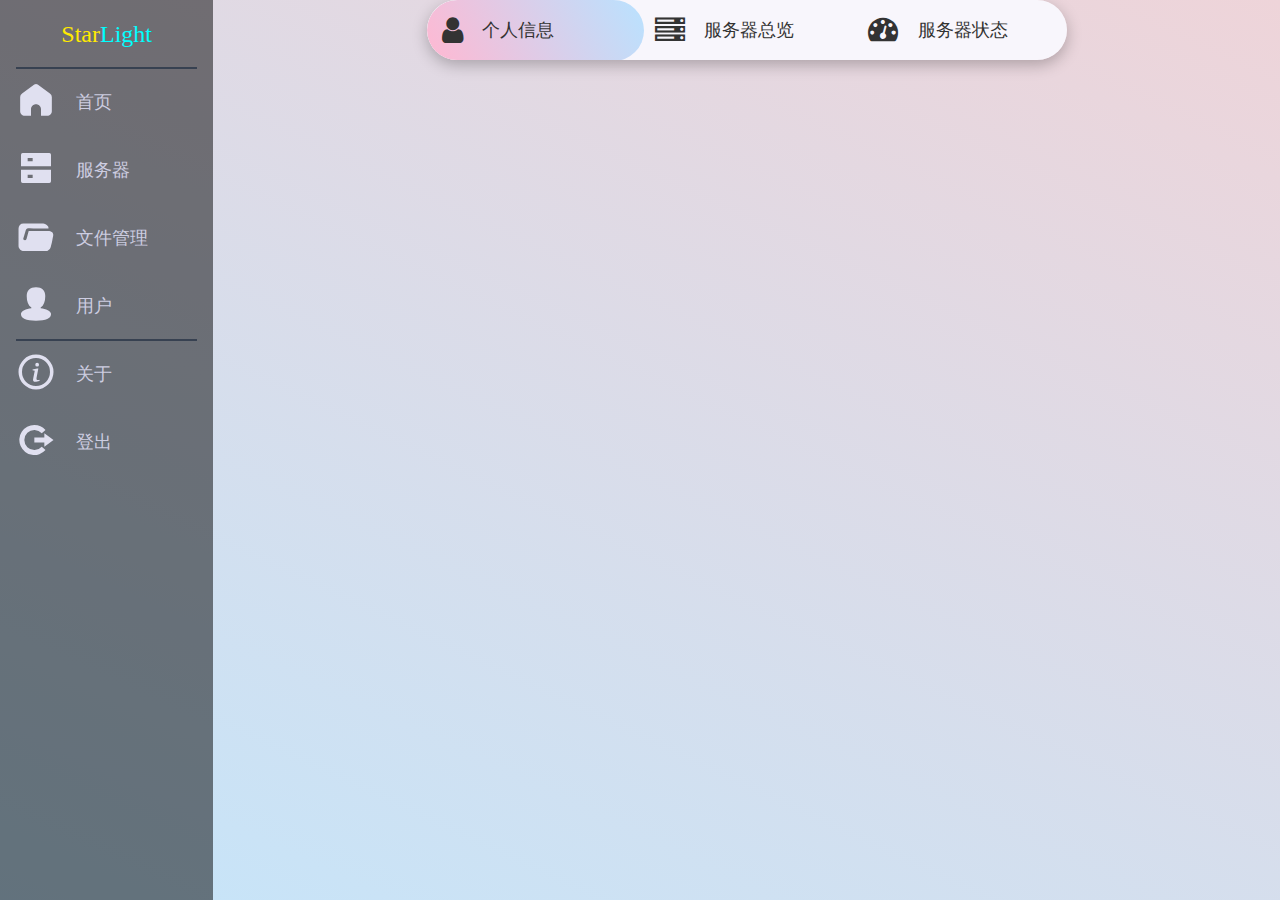
==== commit 7bfeb09c: "小的细节修改" ====
--- a/index.html
+++ b/index.html
@@ -89,8 +89,16 @@
             <div class="server-container" id="server-cards-container">
             </div>
 
+            <!-- 子服务器控制面板 -->
+            <div class="server-control-panel-container">
+                <div class="server-control-panel">
+
+                </div>
+            </div>
+
+
             <!-- 主显示框，用于展示主体内容 -->
-            <div class="display-frame" id="main-frame">
+            <div class="display-frame hidden" id="main-frame">
                 <div id="main-frame-container">
                 </div>
             </div>
--- a/css/main-style.css
+++ b/css/main-style.css
@@ -496,4 +496,23 @@
 
 .server-container .card .card-content a:hover{
     box-shadow: 2px 2px 15px #272133;
+}
+
+
+/* 服务器管理面板样式 */
+.server-control-panel-container{
+    width: 100%;
+    height: 90%;
+    display: flex;
+    justify-content: center;
+    align-items: center;
+}
+
+.server-control-panel{
+    display: grid;
+    width: 100%;
+    height: 100%;
+    grid-template-columns: repeat(4, auto);
+    grid-template-rows: repeat(8, auto);
+    grid-gap: 20px 30px;
 }